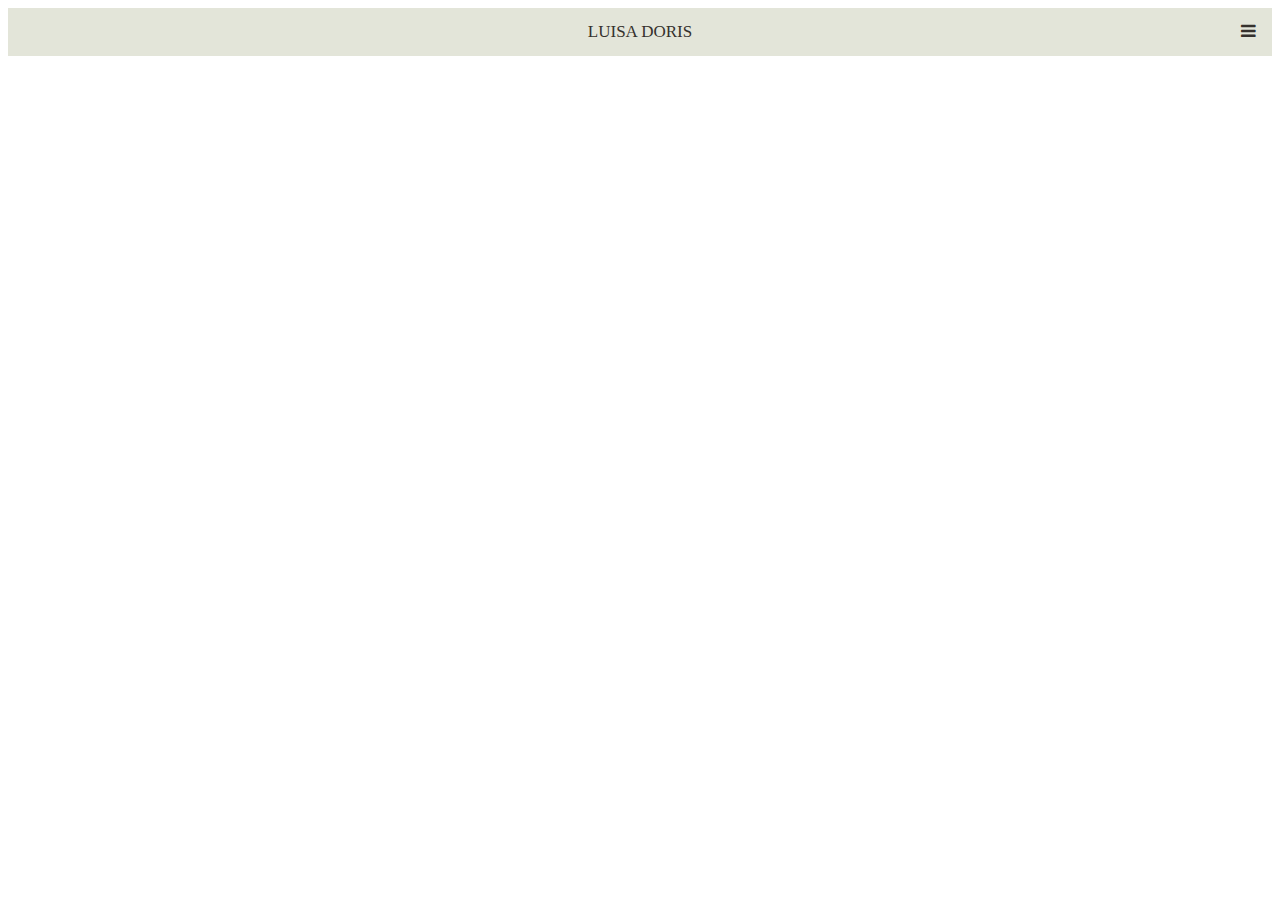
==== contact.html @ 6f2eece5 "commit" ====
<!doctype html>
<html lang="en-us">

<head>
    <meta name="viewport" content="width=device-width, initial-scale=1">
<link rel="stylesheet" href="https://cdnjs.cloudflare.com/ajax/libs/font-awesome/4.7.0/css/font-awesome.min.css">
    <meta charset="utf-8">
    <meta http-equiv="x-ua-compatible" content="ie=edge">
    <title>Luisa Doris Portfolio</title>
    <meta name="viewport" content="width=device-width, initial-scale=1">
    <link rel="stylesheet" href="css/style.css">
</head>

<body>
    <header class="site-header">
     



        <nav>
        
<!-- Top Navigation Menu -->
<div class="topnav">
    <a href="#home" class="active"><center>LUISA DORIS</center></a>
    <div id="myLinks">
    <p><a href="index.html">home</a></p>
                    <p><a href="work.html">work</a>
                  <p><a href="resume.html">resume</a>
                   <p><a href="contact.html">contact</a>
    </div>
    <a href="javascript:void(0);" class="icon" onclick="myFunction()">
      <i class="fa fa-bars"></i>
    </a>
  </div>
  
  
        </nav>
    </header>
    
    <main id="main">
        <!-- add main page content here -->
    </main>
    
    <footer class="site-footer">
        <!-- add site-wide footer content here -->
    </footer>

   <!-- JAVSCRIPT NAV -->
    <script>
        function myFunction() {
          var x = document.getElementById("myLinks");
          if (x.style.display === "block") {
            x.style.display = "none";
          } else {
            x.style.display = "block";
          }
        }
        </script>
</body>

</html>
---- css/style.css ----
/* ==================================
   Responsive Styling and Layout
   ==================================  */

/* ================= Use Border Box model ================= */
html {
    box-sizing: border-box;
  }
  *, *:before, *:after {
    box-sizing: inherit;
  }
  
  /* ================= Basic Responsive Images and Video ================= */
  img,video{
    width: auto;
    height: auto;
    max-width: 100%;
  }
  
  /* ================= Responsive Embedded Video ================= */
  /* to use this add a div with class videoWrapper around the iframe markup copied from YouTube or Vimeo. Then also add a ratio-16-9 (most common) or ratio-4-3 class to the wrapper depending on the aspect ratio of your video */
  /* More info here: https://codepen.io/profstein/pen/mArLRj */
  .videoWrapper {
      position: relative;
      padding-top: 25px;
      height: 0;
    clear:both;
    outline:1px solid red;
  }
  
  .videoWrapper.ratio-16-9{
      padding-bottom: 56.25%; /* 16:9 */
  }
  
  .videoWrapper.ratio-4-3{
      padding-bottom: 75%; /* 4:3 */
  }
  
  .videoWrapper iframe {
      position: absolute;
      top: 0;
      left: 0;
      width: 100%;
      height: 100%;
  }
  

  /* ================= LAYOUT and MEDIA QUERIES ================= */
  /* Add your CSS for the layout and media queries here */
  /* ================= nav drop menu ================= */
  .topnav {
    overflow: hidden;
    background-color: #E3E5D9;
    position: relative;
  }
  
  .topnav #myLinks {
    display: none;
  }
  
  .topnav a {
    color: #35312D;
    padding: 14px 16px;
    text-decoration: none;
    font-size: 17px;
    display: block;
  }
  
  .topnav a.icon {
    background: #E3E5D9;
    display: block;
    position: absolute;
    right: 0;
    top: 0;
  }
  
  .topnav a:hover {
    background-color: #35312D;
    color: white;
  }
  
  .active {
    background-color: #E3E5D9;
    color: white;
  }
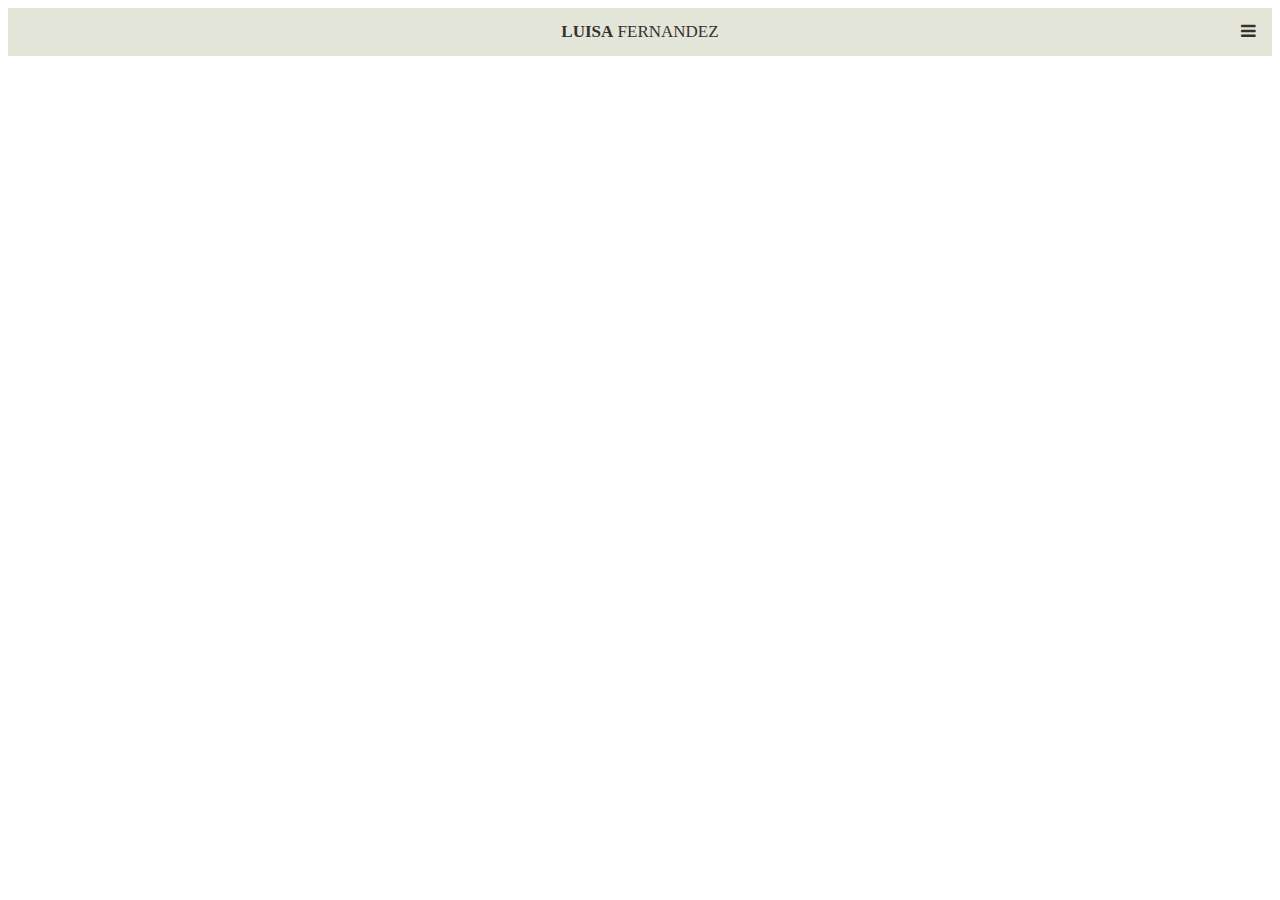
==== commit aa7d83f1: "commit" ====
--- a/contact.html
+++ b/contact.html
@@ -6,7 +6,7 @@
 <link rel="stylesheet" href="https://cdnjs.cloudflare.com/ajax/libs/font-awesome/4.7.0/css/font-awesome.min.css">
     <meta charset="utf-8">
     <meta http-equiv="x-ua-compatible" content="ie=edge">
-    <title>Luisa Doris Portfolio</title>
+    <title>Luisa Fernandez's Portfolio</title>
     <meta name="viewport" content="width=device-width, initial-scale=1">
     <link rel="stylesheet" href="css/style.css">
 </head>
@@ -21,7 +21,7 @@
         
 <!-- Top Navigation Menu -->
 <div class="topnav">
-    <a href="#home" class="active"><center>LUISA DORIS</center></a>
+    <a href="index.html" class="active"><center><B>LUISA</B> FERNANDEZ</center></a>
     <div id="myLinks">
     <p><a href="index.html">home</a></p>
                     <p><a href="work.html">work</a>
--- a/css/style.css
+++ b/css/style.css
@@ -84,3 +84,19 @@
     color: white;
   }
 
+  /* two equal colums */
+  * {
+    box-sizing: border-box;
+  }
+  
+  .row {
+    display: flex;
+  }
+  
+  /* Create two equal columns that sits next to each other */
+  .column {
+    flex: 50%;
+    padding: 10px;
+    height: 300px; 
+    /* Should be removed. Only for demonstration */
+
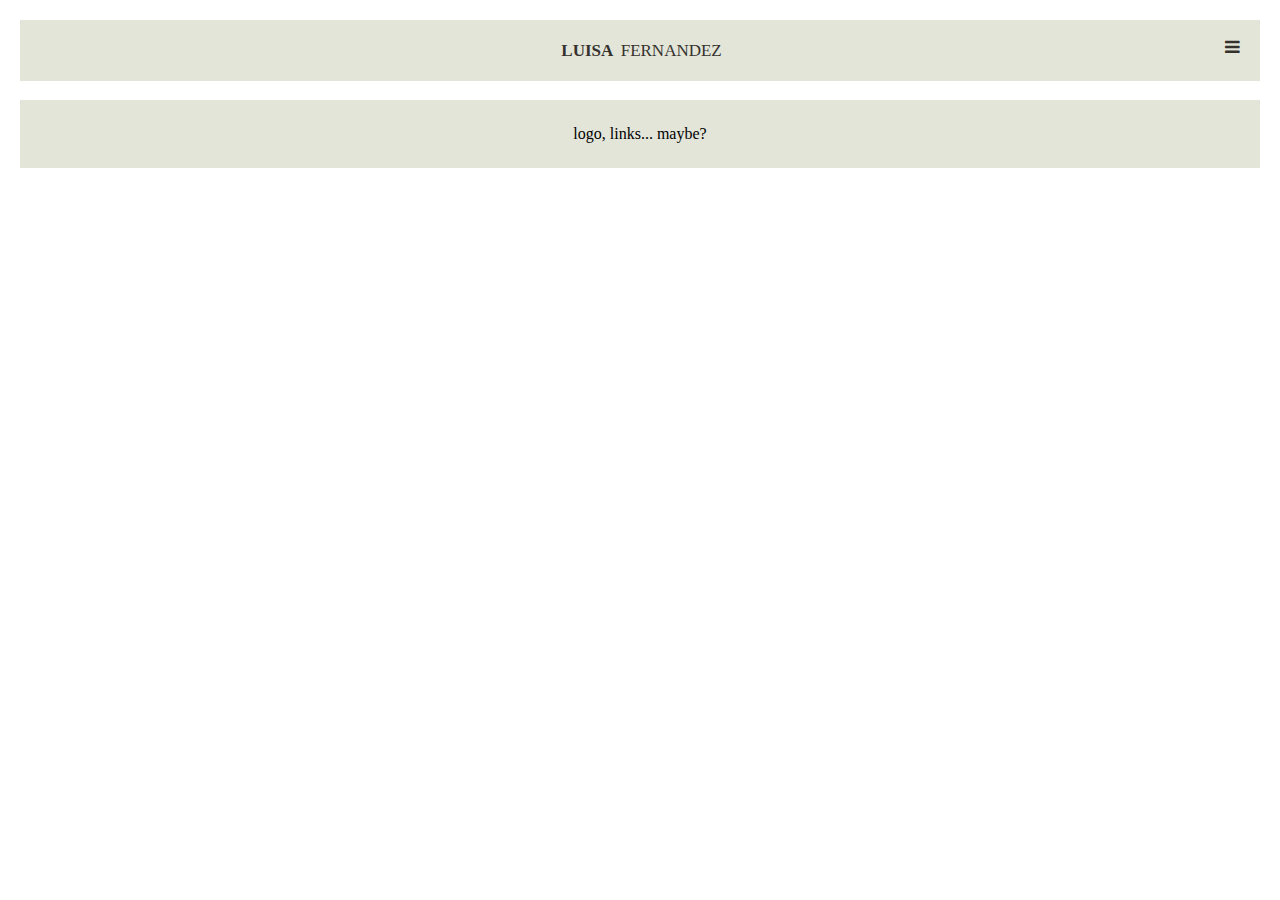
==== commit 530fcd10: "commit" ====
--- a/contact.html
+++ b/contact.html
@@ -43,6 +43,11 @@
     
     <footer class="site-footer">
         <!-- add site-wide footer content here -->
+        <div class="row">
+          <div class="column" style="background-color:#E3E5D9;">
+            <center>
+            <p>logo, links...  maybe?</p></center>
+          </div> 
     </footer>
 
    <!-- JAVSCRIPT NAV -->
--- a/css/style.css
+++ b/css/style.css
@@ -81,12 +81,16 @@
   
   .active {
     background-color: #E3E5D9;
-    color: white;
+    color:#e3e5d9;
+   
   }
 
   /* two equal colums */
   * {
     box-sizing: border-box;
+    padding: 3.12px;
+  
+  
   }
   
   .row {
@@ -96,7 +100,11 @@
   /* Create two equal columns that sits next to each other */
   .column {
     flex: 50%;
-    padding: 10px;
-    height: 300px; 
+ 
+    
     /* Should be removed. Only for demonstration */
 
+   header {
+     background-color: #E3E5D9;
+     padding-color
+   }
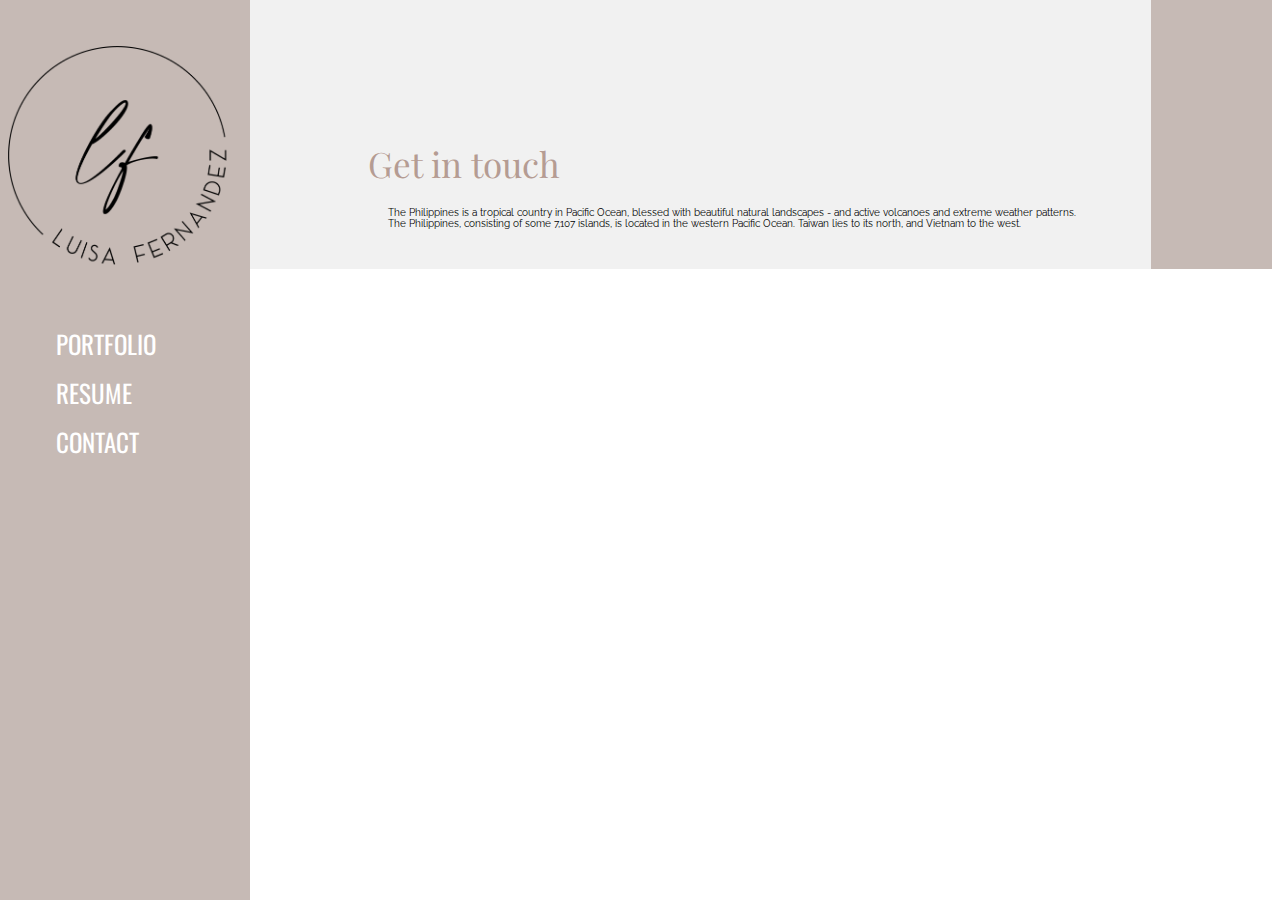
==== commit a2fbb745: "commit" ====
--- a/contact.html
+++ b/contact.html
@@ -2,65 +2,49 @@
 <html lang="en-us">
 
 <head>
-    <meta name="viewport" content="width=device-width, initial-scale=1">
-<link rel="stylesheet" href="https://cdnjs.cloudflare.com/ajax/libs/font-awesome/4.7.0/css/font-awesome.min.css">
+ <link href="https://fonts.googleapis.com/css2?family=Montserrat&family=Oswald&family=Playfair+Display:wght@500;800&family=Raleway&display=swap" rel="stylesheet">
+  
+  <meta name="viewport" content="width=320, initial-scale=1">
     <meta charset="utf-8">
     <meta http-equiv="x-ua-compatible" content="ie=edge">
-    <title>Luisa Fernandez's Portfolio</title>
+    <title>DESIGNED by Luisa</title>
     <meta name="viewport" content="width=device-width, initial-scale=1">
     <link rel="stylesheet" href="css/style.css">
 </head>
 
 <body>
     <header class="site-header">
-     
-
-
-
-        <nav>
-        
-<!-- Top Navigation Menu -->
-<div class="topnav">
-    <a href="index.html" class="active"><center><B>LUISA</B> FERNANDEZ</center></a>
-    <div id="myLinks">
-    <p><a href="index.html">home</a></p>
-                    <p><a href="work.html">work</a>
-                  <p><a href="resume.html">resume</a>
-                   <p><a href="contact.html">contact</a>
-    </div>
-    <a href="javascript:void(0);" class="icon" onclick="myFunction()">
-      <i class="fa fa-bars"></i>
-    </a>
-  </div>
-  
-  
-        </nav>
+        <!-- add site wide header content here -->
     </header>
     
     <main id="main">
         <!-- add main page content here -->
     </main>
-    
+    <nav id="navbar" class="sidenav"> 
+    <header> <img src="images/DBL.png" alt="DESIGNED by Luisa" > </header>
+    <ul>
+      <div id="myLinks">
+      <a href="index.html">PORTFOLIO</a>
+      <a href="resume.html">RESUME</a>
+      <a href="contact.html">CONTACT</a>
+     
+    </ul>
+</nav>
+
+<div id="main">
+<main id="main-doc">
+<section class="main-section" id= "contact">
+    <header> Get in touch </header>
+    <p> The Philippines is a tropical country in Pacific Ocean, blessed with beautiful natural landscapes - and active volcanoes and extreme weather patterns. The Philippines, consisting of some 7,107 islands, is located in the western Pacific Ocean. Taiwan lies to its north, and Vietnam to the west. </p>
+  </section>
+  
+  
+
+
     <footer class="site-footer">
         <!-- add site-wide footer content here -->
-        <div class="row">
-          <div class="column" style="background-color:#E3E5D9;">
-            <center>
-            <p>logo, links...  maybe?</p></center>
-          </div> 
     </footer>
 
-   <!-- JAVSCRIPT NAV -->
-    <script>
-        function myFunction() {
-          var x = document.getElementById("myLinks");
-          if (x.style.display === "block") {
-            x.style.display = "none";
-          } else {
-            x.style.display = "block";
-          }
-        }
-        </script>
 </body>
 
 </html>--- a/css/style.css
+++ b/css/style.css
@@ -44,67 +44,206 @@
       height: 100%;
   }
   
-
+ 
+  
   /* ================= LAYOUT and MEDIA QUERIES ================= */
   /* Add your CSS for the layout and media queries here */
   /* ================= nav drop menu ================= */
-  .topnav {
-    overflow: hidden;
-    background-color: #E3E5D9;
-    position: relative;
-  }
-  
-  .topnav #myLinks {
-    display: none;
-  }
-  
-  .topnav a {
-    color: #35312D;
-    padding: 14px 16px;
+
+  body {
+    padding-top: 0px;
+    margin-top: 0px;
+    display: block;
+    height: 100vh;
+  }
+  
+  #main {
+    padding: 60px 45px 20px 360px;
+    background-color: #f1f1f1;
+    margin: 0px;
+    border-style: solid;
+    border-width: 0px 121px 0px 0px;
+    border-color: #C6BAB5;
+   
+  }
+  
+  .sidenav {
+    height: 100%; 
+    width: 250px; 
+    position: fixed; 
+    z-index: 1; 
+    top: 0; 
+    left: 0;
+    background-color: #C6BAB5; 
+    overflow-x: hidden; 
+    padding-top: 40px; 
+    text-align: left;
+  }
+  
+  .sidenav header {
+    padding: 6px 8px 6px 8px;
     text-decoration: none;
-    font-size: 17px;
-    display: block;
-  }
-  
-  .topnav a.icon {
-    background: #E3E5D9;
-    display: block;
-    position: absolute;
-    right: 0;
-    top: 0;
-  }
-  
-  .topnav a:hover {
-    background-color: #35312D;
+    font-size: 50px;
+    color: black;
+    display: block;
+    font-family: Playfair Display;
+    text-align:left;
+   }
+  .sidenav a {
+  
+    padding: 6px 8px 6px 16px;
+    text-decoration: none;
+    font-size: 25px;
     color: white;
-  }
-  
-  .active {
-    background-color: #E3E5D9;
-    color:#e3e5d9;
-   
-  }
-
-  /* two equal colums */
-  * {
-    box-sizing: border-box;
-    padding: 3.12px;
-  
-  
-  }
-  
-  .row {
-    display: flex;
-  }
-  
-  /* Create two equal columns that sits next to each other */
-  .column {
-    flex: 50%;
- 
-    
-    /* Should be removed. Only for demonstration */
-
-   header {
-     background-color: #E3E5D9;
-     padding-color
-   }
+    display: block;
+    font-family: Oswald;
+  }
+  
+  .sidenav a:hover {
+    color: #B59C93;
+  }
+  
+  header {
+    font-family: Playfair Display;
+    font-size: 35px;
+    color: #B59C93;
+    display: block;
+  }
+  
+  p {
+    font-family: Raleway;
+    margin: 20px;
+  }
+  
+  li {
+    font-family: Raleway;
+  }
+  
+  h3 {
+    font-family: Oswald;
+    margin: 30px -15px -20px -10px;
+    text-align: right;
+  }
+  @media (max-width: 600px) {
+      navbar {
+          position: fixed;
+      }
+  }
+
+    /* ================= containters ================= */
+
+    /* Base Styles */
+
+:root {
+  font-size: 10px;
+}
+
+*,
+*::before,
+*::after {
+  box-sizing: border-box;
+}
+
+img {
+  display: block;
+}
+
+.container {
+  max-width: 93.5rem;
+  margin: 0 auto;
+  padding: 0 2rem;
+}
+
+.btn {
+  display: inline-block;
+  font: inherit;
+  background: none;
+  border: none;
+  color: inherit;
+  padding: 0;
+  cursor: pointer;
+}
+
+.btn:focus {
+  outline: 0.5rem auto #4d90fe;
+}
+
+.visually-hidden {
+  position: absolute !important;
+  height: 1px;
+  width: 1px;
+  overflow: hidden;
+  clip: rect(1px, 1px, 1px, 1px);
+}
+
+
+/* Gallery Section */
+
+.gallery {
+  display: flex;
+  flex-wrap: wrap;
+  margin: -1rem -1rem;
+  padding-bottom: 3rem;
+}
+
+.gallery-item {
+  position: relative;
+  flex: 1 0 22rem;
+  margin: 1rem;
+  color: #fff;
+  cursor: pointer;
+}
+
+
+.gallery-item-info {
+  display: none;
+}
+
+.gallery-item-info li {
+  display: inline-block;
+  font-size: 1.7rem;
+  font-weight: 600;
+}
+
+
+
+.gallery-item-type {
+  position: absolute;
+  top: 1rem;
+  right: 1rem;
+  font-size: 2.5rem;
+  text-shadow: 0.2rem 0.2rem 0.2rem rgba(0, 0, 0, 0.1);
+}
+
+
+
+.gallery-image {
+  width: 100%;
+  height: 100%;
+  object-fit: cover;
+}
+
+
+
+/* Media Query */
+
+@media screen and (max-width: 40rem) {
+
+
+
+
+/* bbb */
+
+ .gallery {
+      display: grid;
+      grid-template-columns: repeat(auto-fit, minmax(22rem, 1fr));
+      grid-gap: 2rem;
+  }
+
+.gallery-item,
+  .gallery {
+      width: auto;
+      margin: 0;
+  }
+
+ @media (max-width: 40rem)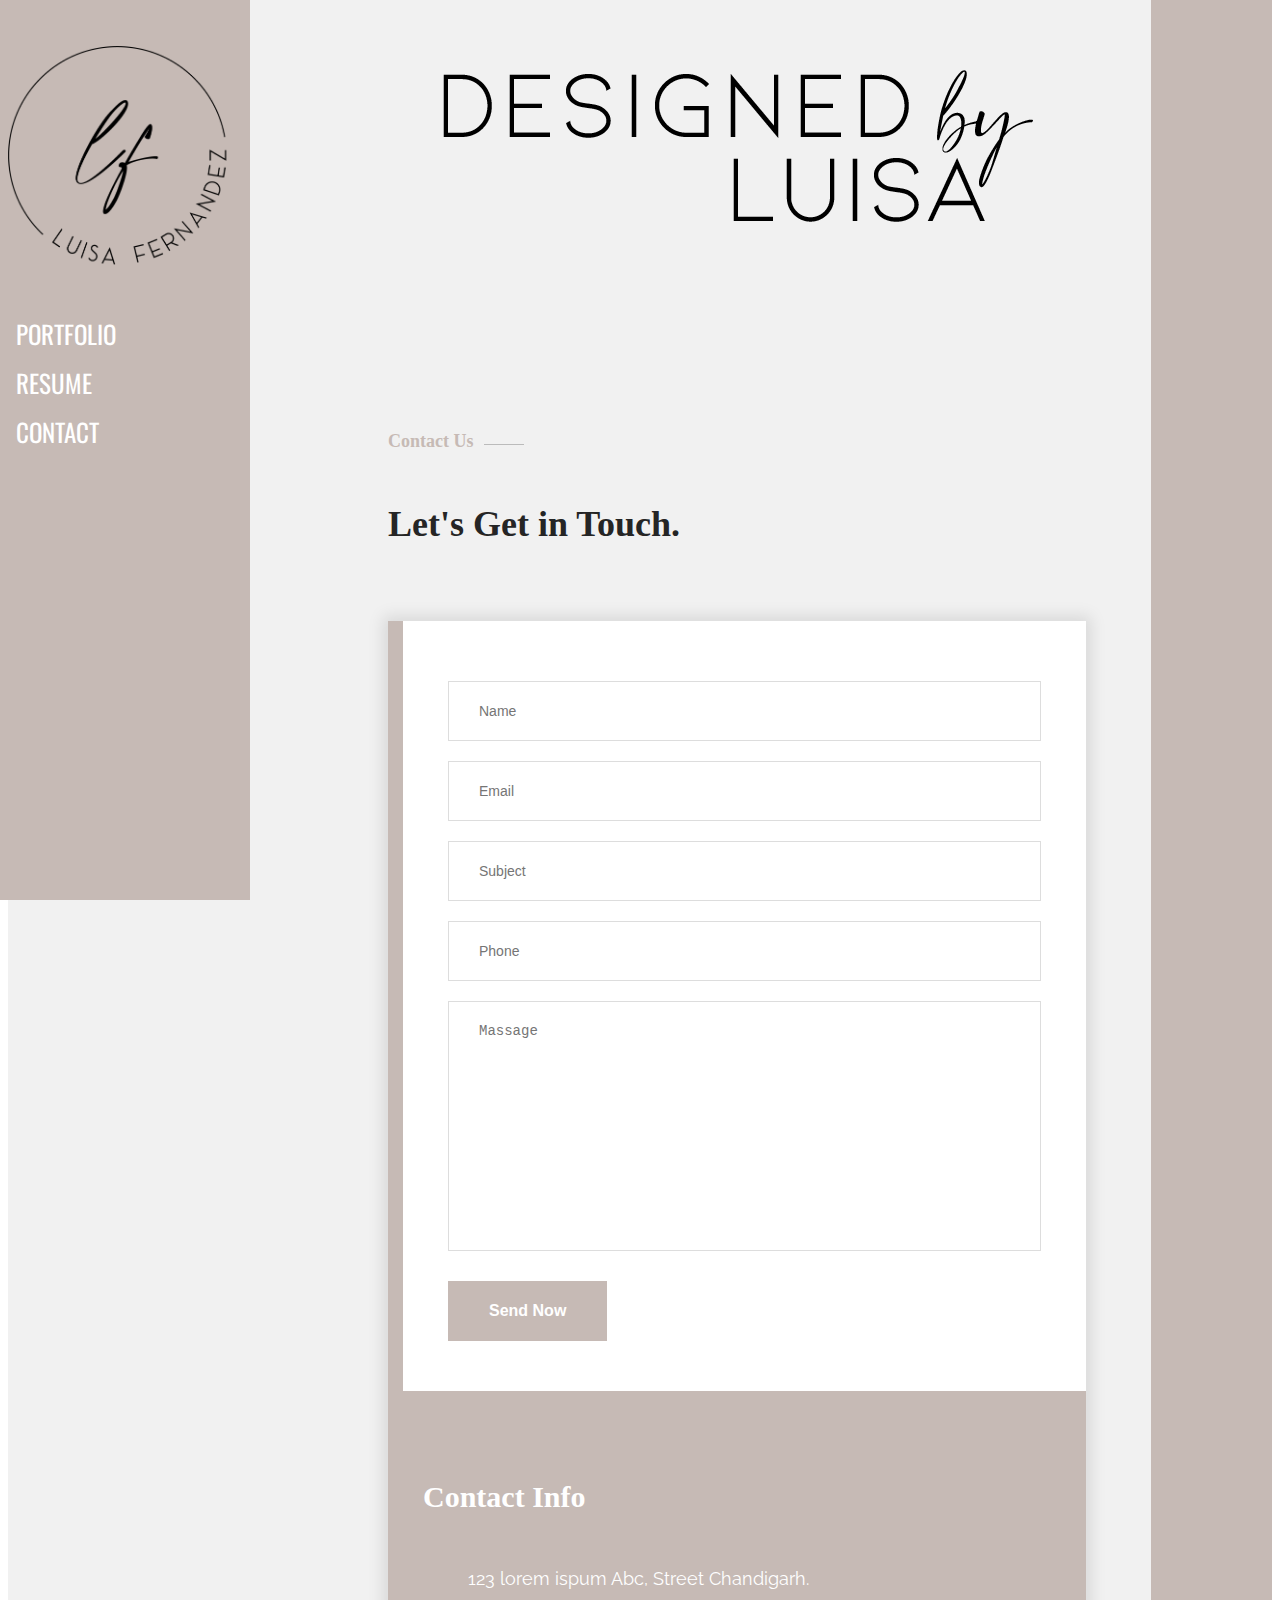
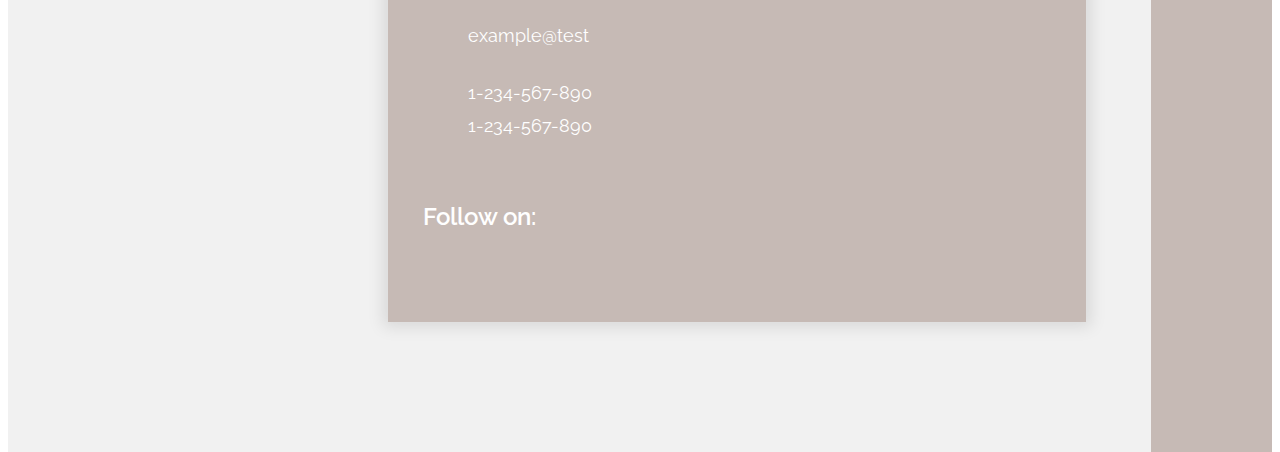
==== commit f2fa4663: "commit" ====
--- a/contact.html
+++ b/contact.html
@@ -12,12 +12,13 @@
     <link rel="stylesheet" href="css/style.css">
 </head>
 
-<body>
+
     <header class="site-header">
         <!-- add site wide header content here -->
     </header>
     
     <main id="main">
+    <center><img src="images/byl.png" alt="DESIGNED by Luisa" ></center>
         <!-- add main page content here -->
     </main>
     <nav id="navbar" class="sidenav"> 
@@ -30,13 +31,82 @@
      
     </ul>
 </nav>
-
+<body>
 <div id="main">
 <main id="main-doc">
-<section class="main-section" id= "contact">
-    <header> Get in touch </header>
-    <p> The Philippines is a tropical country in Pacific Ocean, blessed with beautiful natural landscapes - and active volcanoes and extreme weather patterns. The Philippines, consisting of some 7,107 islands, is located in the western Pacific Ocean. Taiwan lies to its north, and Vietnam to the west. </p>
+ <section class="contact-page-section">
+      <div class="container">
+          <div class="sec-title">
+              <div class="title">Contact Us</div>
+                <h2>Let's Get in Touch.</h2>
+            </div>
+            <div class="inner-container">
+              <div class="row clearfix">
+                
+                  <!--Form Column-->
+                    <div class="form-column col-md-8 col-sm-12 col-xs-12">
+                      <div class="inner-column">
+                          
+                            <!--Contact Form-->
+                            <div class="contact-form">
+                                <form method="post" action="sendemail.php" id="contact-form">
+                                    <div class="row clearfix">
+                                        <div class="form-group col-md-6 col-sm-6 co-xs-12">
+                                            <input type="text" name="name" value="" placeholder="Name" required>
+                                        </div>
+                                        <div class="form-group col-md-6 col-sm-6 co-xs-12">
+                                            <input type="email" name="email" value="" placeholder="Email" required>
+                                        </div>
+                                        <div class="form-group col-md-6 col-sm-6 co-xs-12">
+                                            <input type="text" name="subject" value="" placeholder="Subject" required>
+                                        </div>
+                                        <div class="form-group col-md-6 col-sm-6 co-xs-12">
+                                            <input type="text" name="phone" value="" placeholder="Phone" required>
+                                        </div>
+                                        <div class="form-group col-md-12 col-sm-12 co-xs-12">
+                                            <textarea name="message" placeholder="Massage"></textarea>
+                                        </div>
+                                        <div class="form-group col-md-12 col-sm-12 co-xs-12">
+                                            <button type="submit" class="theme-btn btn-style-one">Send Now</button>
+                                        </div>
+                                    </div>
+                                </form>
+                            </div>
+                            <!--End Contact Form-->
+                            
+                        </div>
+                    </div>
+                    
+                    <!--Info Column-->
+                    <div class="info-column col-md-4 col-sm-12 col-xs-12">
+                      <div class="inner-column">
+                          <h2>Contact Info</h2>
+                            <ul class="list-info">
+                              <li><i class="fas fa-globe"></i>123 lorem ispum Abc, Street Chandigarh.</li>
+                                <li><i class="far fa-envelope"></i>example@test</li>
+                                <li><i class="fas fa-phone"></i>1-234-567-890 <br> 1-234-567-890</li>
+                            </ul>
+                            <ul class="social-icon-four">
+                                <li class="follow">Follow on: </li>
+                                <li><a href="#"><i class="fab fa-facebook-f"></i></a></li>
+                                <li><a href="#"><i class="fab fa-twitter"></i></a></li>
+                                <li><a href="#"><i class="fab fa-google-plus-g"></i></a></li>
+                                <li><a href="#"><i class="fab fa-dribbble"></i></a></li>
+                                <li><a href="#"><i class="fab fa-pinterest-p"></i></a></li>
+                            </ul>
+                        </div>
+                    </div>
+                    
+                </div>
+            </div>
+        </div>
+
   </section>
+   
+
+
+
+   
   
   
 
@@ -47,4 +117,6 @@
 
 </body>
 
+
+
 </html>--- a/css/style.css
+++ b/css/style.css
@@ -1,3 +1,92 @@
+/* ==================================
+   Contact
+   ==================================  */
+   li,ul{list-style:none;
+  padding:0;
+  margin:0}
+.sec-title{position:relative;
+  padding-bottom:40px}
+.sec-title .title{position:relative;
+  color:#C6BAB5;
+  font-size:18px;
+  font-weight:700;
+  padding-right:50px;
+  margin-bottom:15px;
+  display:inline-block;
+  text-transform:capitalize}
+.sec-title .title:before{position:absolute;
+  content:'';
+  right:0;
+  bottom:7px;
+  width:40px;
+  height:1px;
+  background-color:#bbb}.sec-title h2{position:relative;
+    color:#252525;
+    font-size:36px;
+    font-weight:700;
+    line-height:1.5em;
+    display:block}
+.sec-title.light h2{color:#fff}.contact-page-section{position:relative;
+  padding-top:110px;
+  padding-bottom: 110px;
+}.contact-page-section .inner-container{position:relative;
+    z-index:1;background-color:#C6BAB5;
+  box-shadow:0 0 15px 5px rgba(0,0,0,.1)}.contact-page-section .form-column{position:relative;
+    padding:0 0 0 15px}.contact-page-section .form-column .inner-column{position:relative;
+      padding:60px 45px 30px;
+      background-color:#fff}.contact-page-section .info-column{position:relative}.contact-page-section .info-column .inner-column{position:relative;
+        padding:60px 35px}.contact-page-section .info-column h2{position:relative;
+          color:#fff;
+        font-size:30px;font-weight:700;
+        line-height:1.4em;margin-bottom:45px}.contact-page-section .info-column .list-info{position:relative;
+          margin-bottom:60px}.contact-page-section .info-column .list-info li{position:relative;
+            margin-bottom:25px;
+            font-size:18px;color:#fff;
+            line-height:1.8em;
+            padding-left:45px}.contact-page-section .info-column .list-info li:last-child{margin-bottom:0}.contact-page-section .info-column .list-info li i{position:absolute;
+              left:0;top:8px;
+              color:#fff;
+              font-size:30px}.contact-form{position:relative}.contact-form .form-group{position:relative;
+                margin-bottom:20px}.contact-form input[type=text],.contact-form input[type=email],.contact-form textarea{position:relative;display:block;width:100%;
+                  height:60px;
+                  color:#222;
+                  font-size:14px;
+                  line-height:38px;
+                  padding:10px 30px;
+                  border:1px solid #ddd;
+                  background-color:#fff;
+                  transition:all .3s ease;
+                  -ms-transition:all .3s ease;-webkit-transition:all .3s ease}.contact-form input[type=text]:focus,.contact-form input[type=email]:focus,.contact-form textarea:focus{border-color:#00b8ca}.contact-form textarea{height:250px;resize:none}.contact-form .theme-btn{font-size:16px;
+                    font-weight:700;
+                    margin-top:10px;
+                    text-transform:capitalize;
+                    
+                    padding:16px 39px;
+                    border:2px solid #C6BAB5;
+                    font-family:Arimo,sans-serif;
+                    background:#C6BAB5;
+                    display:inline-block;
+                    position:relative;
+                    line-height:24px;
+                    cursor:pointer;color:#fff}.contact-form .theme-btn:hover{color:#00b8ca;border-color:#00b8ca;background:0 0}.contact-form input.error,.contact-form select.error,.contact-form textarea.error{border-color:red!important}.contact-form label.error{display:block;line-height:24px;
+                      padding:5px 0 0;margin:0;text-transform:uppercase;font-size:12px;
+                      color:red;
+                      font-weight:500}.social-icon-four{position:relative}.social-icon-four li{position:relative;
+                        margin-right:18px;
+                        display:inline-block}.social-icon-four li.follow{color:#fff;font-weight:600;font-size:24px;display:block;margin-bottom:20px}.social-icon-four li a{position:relative;
+                      font-size:20px;color:#fff;
+                      -webkit-transition:all .3s ease;-ms-transition:all .3s ease;
+          -o-transition:all .3s ease;
+          -moz-transition:all .3s ease;
+          transition:all .3s ease}.social-icon-four li a:hover{color:#222}
+
+
+/* ==================================
+   Contact
+   ==================================  */
+
+
+
 /* ==================================
    Responsive Styling and Layout
    ==================================  */
@@ -227,9 +316,6 @@
 
 /* Media Query */
 
-@media screen and (max-width: 40rem) {
-
-
 
 
 /* bbb */
@@ -245,5 +331,4 @@
       width: auto;
       margin: 0;
   }
-
- @media (max-width: 40rem)+ 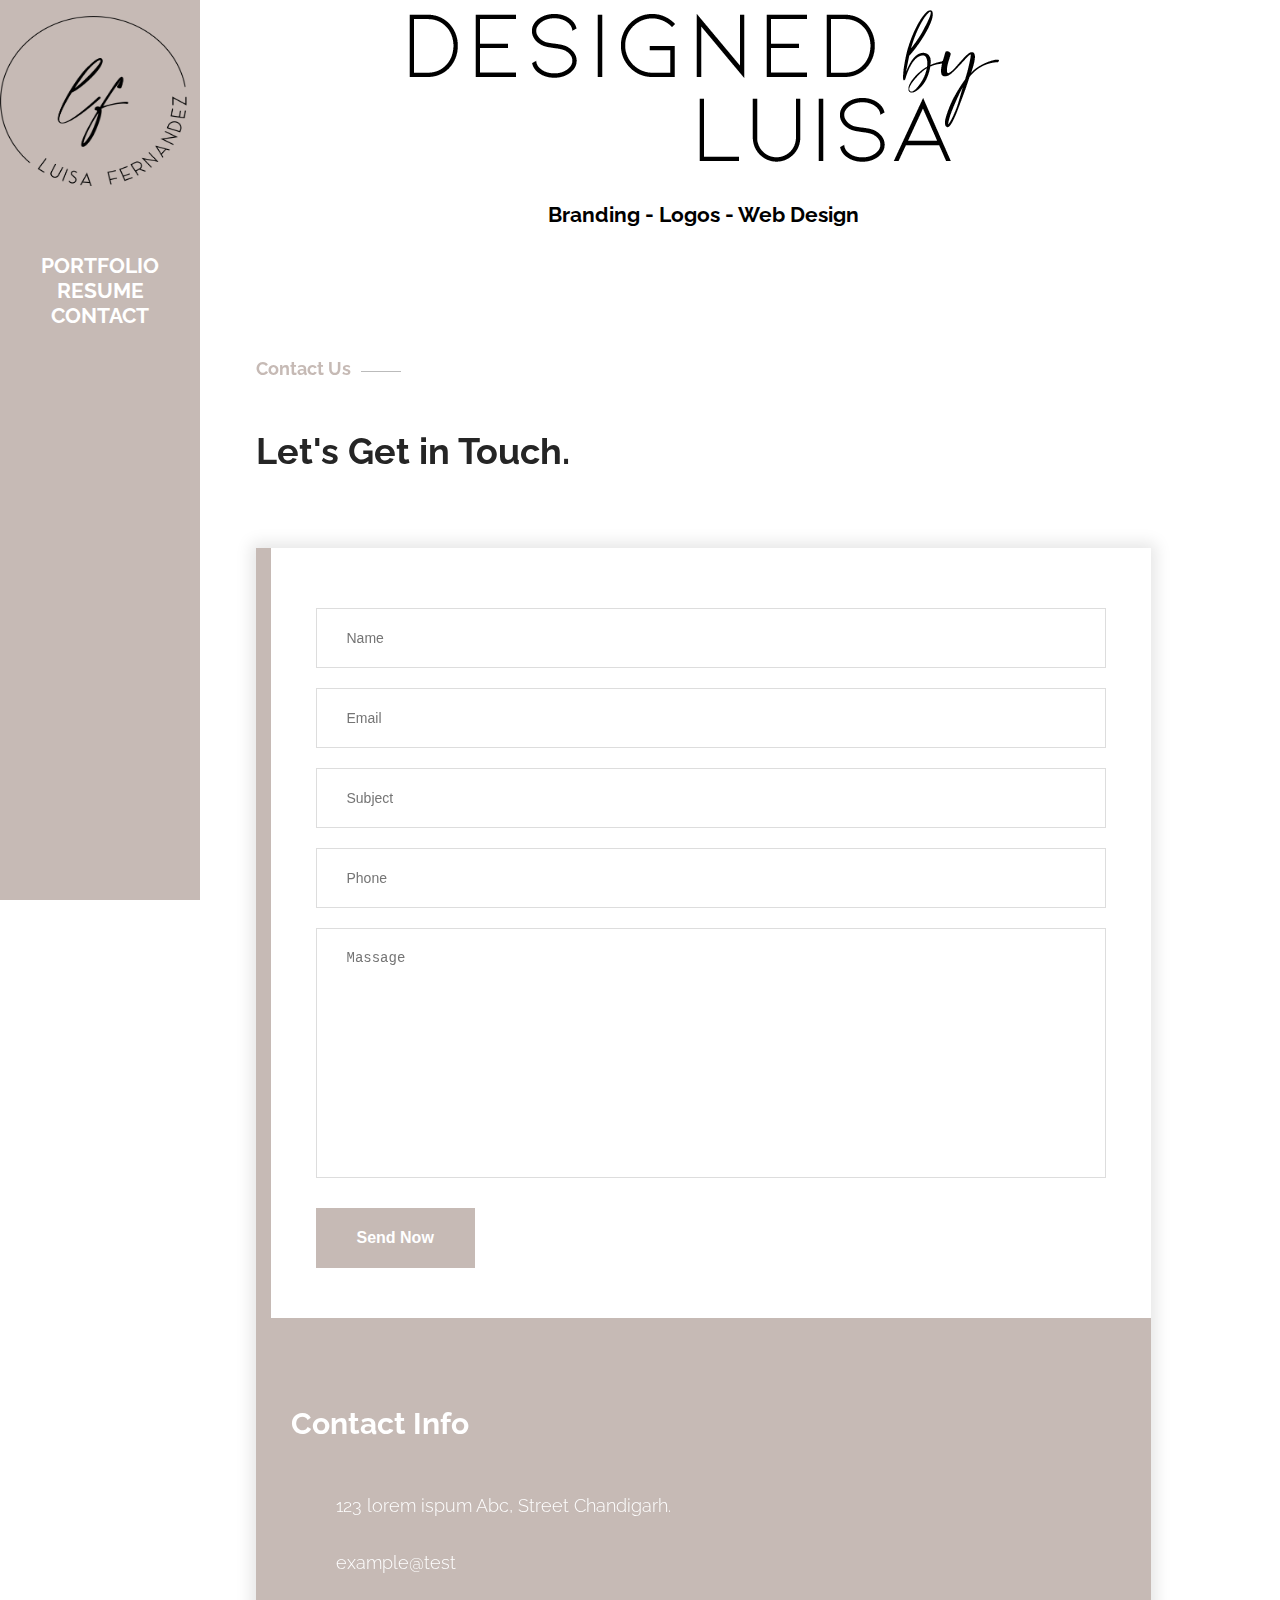
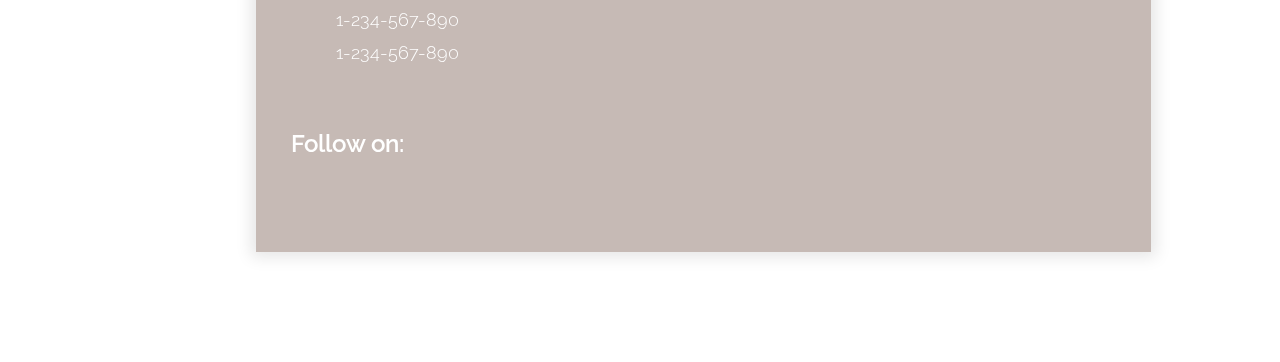
==== commit c21f8ca3: "commit" ====
--- a/contact.html
+++ b/contact.html
@@ -13,26 +13,24 @@
 </head>
 
 
-    <header class="site-header">
-        <!-- add site wide header content here -->
-    </header>
+    <div id="header">
+    <h1 id="logo"><center><img src="images/DBL.png" alt="DESIGNED by Luisa" style="width:200px;height:200px;" ></center></h1>
     
-    <main id="main">
-    <center><img src="images/byl.png" alt="DESIGNED by Luisa" ></center>
-        <!-- add main page content here -->
-    </main>
-    <nav id="navbar" class="sidenav"> 
-    <header> <img src="images/DBL.png" alt="DESIGNED by Luisa" > </header>
-    <ul>
-      <div id="myLinks">
-      <a href="index.html">PORTFOLIO</a>
-      <a href="resume.html">RESUME</a>
-      <a href="contact.html">CONTACT</a>
+      <h3><a href="index.html">PORTFOLIO</a> </br>
+      <a href="resume.html">RESUME</a> </br>
+      <a href="contact.html">CONTACT</a></h3>
+    
+
+ </ul>
+   
+   
      
-    </ul>
-</nav>
-<body>
-<div id="main">
+  </div>
+  <div id="content">
+    <div id="hero">
+
+<center><img src="images/byl.png" alt="DESIGNED by Luisa" ></center>
+   <h3><center>Branding - Logos - Web Design</center> </h3>
 <main id="main-doc">
  <section class="contact-page-section">
       <div class="container">
--- a/css/style.css
+++ b/css/style.css
@@ -1,90 +1,3 @@
-/* ==================================
-   Contact
-   ==================================  */
-   li,ul{list-style:none;
-  padding:0;
-  margin:0}
-.sec-title{position:relative;
-  padding-bottom:40px}
-.sec-title .title{position:relative;
-  color:#C6BAB5;
-  font-size:18px;
-  font-weight:700;
-  padding-right:50px;
-  margin-bottom:15px;
-  display:inline-block;
-  text-transform:capitalize}
-.sec-title .title:before{position:absolute;
-  content:'';
-  right:0;
-  bottom:7px;
-  width:40px;
-  height:1px;
-  background-color:#bbb}.sec-title h2{position:relative;
-    color:#252525;
-    font-size:36px;
-    font-weight:700;
-    line-height:1.5em;
-    display:block}
-.sec-title.light h2{color:#fff}.contact-page-section{position:relative;
-  padding-top:110px;
-  padding-bottom: 110px;
-}.contact-page-section .inner-container{position:relative;
-    z-index:1;background-color:#C6BAB5;
-  box-shadow:0 0 15px 5px rgba(0,0,0,.1)}.contact-page-section .form-column{position:relative;
-    padding:0 0 0 15px}.contact-page-section .form-column .inner-column{position:relative;
-      padding:60px 45px 30px;
-      background-color:#fff}.contact-page-section .info-column{position:relative}.contact-page-section .info-column .inner-column{position:relative;
-        padding:60px 35px}.contact-page-section .info-column h2{position:relative;
-          color:#fff;
-        font-size:30px;font-weight:700;
-        line-height:1.4em;margin-bottom:45px}.contact-page-section .info-column .list-info{position:relative;
-          margin-bottom:60px}.contact-page-section .info-column .list-info li{position:relative;
-            margin-bottom:25px;
-            font-size:18px;color:#fff;
-            line-height:1.8em;
-            padding-left:45px}.contact-page-section .info-column .list-info li:last-child{margin-bottom:0}.contact-page-section .info-column .list-info li i{position:absolute;
-              left:0;top:8px;
-              color:#fff;
-              font-size:30px}.contact-form{position:relative}.contact-form .form-group{position:relative;
-                margin-bottom:20px}.contact-form input[type=text],.contact-form input[type=email],.contact-form textarea{position:relative;display:block;width:100%;
-                  height:60px;
-                  color:#222;
-                  font-size:14px;
-                  line-height:38px;
-                  padding:10px 30px;
-                  border:1px solid #ddd;
-                  background-color:#fff;
-                  transition:all .3s ease;
-                  -ms-transition:all .3s ease;-webkit-transition:all .3s ease}.contact-form input[type=text]:focus,.contact-form input[type=email]:focus,.contact-form textarea:focus{border-color:#00b8ca}.contact-form textarea{height:250px;resize:none}.contact-form .theme-btn{font-size:16px;
-                    font-weight:700;
-                    margin-top:10px;
-                    text-transform:capitalize;
-                    
-                    padding:16px 39px;
-                    border:2px solid #C6BAB5;
-                    font-family:Arimo,sans-serif;
-                    background:#C6BAB5;
-                    display:inline-block;
-                    position:relative;
-                    line-height:24px;
-                    cursor:pointer;color:#fff}.contact-form .theme-btn:hover{color:#00b8ca;border-color:#00b8ca;background:0 0}.contact-form input.error,.contact-form select.error,.contact-form textarea.error{border-color:red!important}.contact-form label.error{display:block;line-height:24px;
-                      padding:5px 0 0;margin:0;text-transform:uppercase;font-size:12px;
-                      color:red;
-                      font-weight:500}.social-icon-four{position:relative}.social-icon-four li{position:relative;
-                        margin-right:18px;
-                        display:inline-block}.social-icon-four li.follow{color:#fff;font-weight:600;font-size:24px;display:block;margin-bottom:20px}.social-icon-four li a{position:relative;
-                      font-size:20px;color:#fff;
-                      -webkit-transition:all .3s ease;-ms-transition:all .3s ease;
-          -o-transition:all .3s ease;
-          -moz-transition:all .3s ease;
-          transition:all .3s ease}.social-icon-four li a:hover{color:#222}
-
-
-/* ==================================
-   Contact
-   ==================================  */
-
 
 
 /* ==================================
@@ -93,131 +6,148 @@
 
 /* ================= Use Border Box model ================= */
 html {
-    box-sizing: border-box;
-  }
-  *, *:before, *:after {
-    box-sizing: inherit;
-  }
-  
-  /* ================= Basic Responsive Images and Video ================= */
-  img,video{
-    width: auto;
-    height: auto;
-    max-width: 100%;
-  }
-  
-  /* ================= Responsive Embedded Video ================= */
-  /* to use this add a div with class videoWrapper around the iframe markup copied from YouTube or Vimeo. Then also add a ratio-16-9 (most common) or ratio-4-3 class to the wrapper depending on the aspect ratio of your video */
-  /* More info here: https://codepen.io/profstein/pen/mArLRj */
-  .videoWrapper {
-      position: relative;
-      padding-top: 25px;
-      height: 0;
-    clear:both;
-    outline:1px solid red;
-  }
-  
-  .videoWrapper.ratio-16-9{
-      padding-bottom: 56.25%; /* 16:9 */
-  }
-  
-  .videoWrapper.ratio-4-3{
-      padding-bottom: 75%; /* 4:3 */
-  }
-  
-  .videoWrapper iframe {
-      position: absolute;
-      top: 0;
-      left: 0;
-      width: 100%;
-      height: 100%;
-  }
-  
- 
-  
-  /* ================= LAYOUT and MEDIA QUERIES ================= */
-  /* Add your CSS for the layout and media queries here */
-  /* ================= nav drop menu ================= */
-
-  body {
-    padding-top: 0px;
-    margin-top: 0px;
-    display: block;
-    height: 100vh;
-  }
-  
-  #main {
-    padding: 60px 45px 20px 360px;
-    background-color: #f1f1f1;
-    margin: 0px;
-    border-style: solid;
-    border-width: 0px 121px 0px 0px;
-    border-color: #C6BAB5;
-   
-  }
-  
-  .sidenav {
-    height: 100%; 
-    width: 250px; 
-    position: fixed; 
-    z-index: 1; 
-    top: 0; 
+  box-sizing: border-box;
+  font-size: 100%;
+color: white;
+}
+*, *:before, *:after {
+  box-sizing: border-box;
+}
+
+/* ================= Basic Responsive Images and Video ================= */
+img,video{
+  width: auto;
+  height: auto;
+  max-width: 100%;
+}
+
+/* ================= Responsive Embedded Video ================= */
+/* to use this add a div with class videoWrapper around the iframe markup copied from YouTube or Vimeo. Then also add a ratio-16-9 (most common) or ratio-4-3 class to the wrapper depending on the aspect ratio of your video */
+/* More info here: https://codepen.io/profstein/pen/mArLRj */
+.videoWrapper {
+    position: relative;
+    padding-top: 25px;
+    height: 0;
+  clear:both;
+  outline:1px solid red;
+}
+
+.videoWrapper.ratio-16-9{
+    padding-bottom: 56.25%; /* 16:9 */
+}
+
+.videoWrapper.ratio-4-3{
+    padding-bottom: 75%; /* 4:3 */
+}
+
+.videoWrapper iframe {
+    position: absolute;
+    top: 0;
     left: 0;
-    background-color: #C6BAB5; 
-    overflow-x: hidden; 
-    padding-top: 40px; 
-    text-align: left;
-  }
-  
-  .sidenav header {
-    padding: 6px 8px 6px 8px;
-    text-decoration: none;
-    font-size: 50px;
-    color: black;
-    display: block;
-    font-family: Playfair Display;
-    text-align:left;
-   }
-  .sidenav a {
-  
-    padding: 6px 8px 6px 16px;
-    text-decoration: none;
-    font-size: 25px;
-    color: white;
-    display: block;
-    font-family: Oswald;
-  }
-  
-  .sidenav a:hover {
-    color: #B59C93;
-  }
-  
-  header {
-    font-family: Playfair Display;
-    font-size: 35px;
-    color: #B59C93;
-    display: block;
-  }
-  
-  p {
-    font-family: Raleway;
-    margin: 20px;
-  }
-  
-  li {
-    font-family: Raleway;
-  }
-  
-  h3 {
-    font-family: Oswald;
-    margin: 30px -15px -20px -10px;
-    text-align: right;
-  }
-  @media (max-width: 600px) {
-      navbar {
-          position: fixed;
-      }
-  }
+    width: 100%;
+    height: 100%;
+}
+
+h3 {
+  font-family:  Raleway;
+  font-size: 21px;
+
+}
+
+body {
+
+font-family: Raleway;
+color: black;
+margin: 0;
+padding: 0;
+}
+
+
+a {
+text-decoration: none;
+color: inherit
+}
+
+a:hover {
+color: #B59C93;
+}
+
+.highlight-inline {
+display: inline;
+background-color: black;
+color: #C6BAB5;
+padding: 2px;
+line-height: 1.62em;
+/* box-shadow: 10px 0 0 black, -10px 0 0 black;*/
+
+box-decoration-break: clone;
+}
+
+#header {
+  position: fixed;
+width: 200px;
+background: #C6BAB5;
+top: 0;
+bottom: 0;
+left: 0;
+display: flex;
+flex-direction: column;
+text-align: center;
+align-items: center;
+color: white;
+font-size: 12px;
+}
+
+
+
+#header ul {
+list-style-type: none;
+width: inherit;
+
+}
+
+#header ul li {
+padding: 0 12px 3px 0;
+white-space: nowrap;
+font-size: 0.98em;
+font-weight: 700;
+text-align: right;
+
+}
+
+
+
+
+
+#content {
+font-size: 1.20em;
+font-weight: 300;
+background: white;
+margin-left: 126px;
+padding-left: 0em;
+}
+
+
+
+
+
+@media screen and (max-width: 640px) {
+#header {
+  height: 125px;
+  display: table;
+  width: 100%;
+  position: relative;
+}
+#header ul li {
+  display: inline;
+}
+#content  {
+  margin-left: 0;
+  margin-top: 125px;
+
+}
+}
+
 
     /* ================= containters ================= */
 
@@ -331,4 +261,94 @@
       width: auto;
       margin: 0;
   }
- + 
+
+
+/* ==================================
+   Contact
+   ==================================  */
+   li,ul{list-style:none;
+    padding:0;
+    margin:0}
+  .sec-title{position:relative;
+    padding-bottom:40px}
+  .sec-title .title{position:relative;
+    color:#C6BAB5;
+    font-size:18px;
+    font-weight:700;
+    padding-right:50px;
+    margin-bottom:15px;
+    display:inline-block;
+    text-transform:capitalize}
+  .sec-title .title:before{position:absolute;
+    content:'';
+    right:0;
+    bottom:7px;
+    width:40px;
+    height:1px;
+    background-color:#bbb}.sec-title h2{position:relative;
+      color:#252525;
+      font-size:36px;
+      font-weight:700;
+      line-height:1.5em;
+      display:block}
+  .sec-title.light h2{color:#fff}.contact-page-section{position:relative;
+    padding-top:110px;
+    padding-bottom: 110px;
+  }.contact-page-section .inner-container{position:relative;
+      z-index:1;background-color:#C6BAB5;
+    box-shadow:0 0 15px 5px rgba(0,0,0,.1)}.contact-page-section .form-column{position:relative;
+      padding:0 0 0 15px}.contact-page-section .form-column .inner-column{position:relative;
+        padding:60px 45px 30px;
+        background-color:#fff}.contact-page-section .info-column{position:relative}.contact-page-section .info-column .inner-column{position:relative;
+          padding:60px 35px}.contact-page-section .info-column h2{position:relative;
+            color:#fff;
+          font-size:30px;font-weight:700;
+          line-height:1.4em;margin-bottom:45px}.contact-page-section .info-column .list-info{position:relative;
+            margin-bottom:60px}.contact-page-section .info-column .list-info li{position:relative;
+              margin-bottom:25px;
+              font-size:18px;color:#fff;
+              line-height:1.8em;
+              padding-left:45px}.contact-page-section .info-column .list-info li:last-child{margin-bottom:0}.contact-page-section .info-column .list-info li i{position:absolute;
+                left:0;top:8px;
+                color:#fff;
+                font-size:30px}.contact-form{position:relative}.contact-form .form-group{position:relative;
+                  margin-bottom:20px}.contact-form input[type=text],.contact-form input[type=email],.contact-form textarea{position:relative;display:block;width:100%;
+                    height:60px;
+                    color:#222;
+                    font-size:14px;
+                    line-height:38px;
+                    padding:10px 30px;
+                    border:1px solid #ddd;
+                    background-color:#fff;
+                    transition:all .3s ease;
+                    -ms-transition:all .3s ease;-webkit-transition:all .3s ease}.contact-form input[type=text]:focus,.contact-form input[type=email]:focus,.contact-form textarea:focus{border-color:#00b8ca}.contact-form textarea{height:250px;resize:none}.contact-form .theme-btn{font-size:16px;
+                      font-weight:700;
+                      margin-top:10px;
+                      text-transform:capitalize;
+                      
+                      padding:16px 39px;
+                      border:2px solid #C6BAB5;
+                      font-family:Arimo,sans-serif;
+                      background:#C6BAB5;
+                      display:inline-block;
+                      position:relative;
+                      line-height:24px;
+                      cursor:pointer;color:#fff}.contact-form .theme-btn:hover{color:#00b8ca;border-color:#00b8ca;background:0 0}.contact-form input.error,.contact-form select.error,.contact-form textarea.error{border-color:red!important}.contact-form label.error{display:block;line-height:24px;
+                        padding:5px 0 0;margin:0;text-transform:uppercase;font-size:12px;
+                        color:red;
+                        font-weight:500}.social-icon-four{position:relative}.social-icon-four li{position:relative;
+                          margin-right:18px;
+                          display:inline-block}.social-icon-four li.follow{color:#fff;font-weight:600;font-size:24px;display:block;margin-bottom:20px}.social-icon-four li a{position:relative;
+                        font-size:20px;color:#fff;
+                        -webkit-transition:all .3s ease;-ms-transition:all .3s ease;
+            -o-transition:all .3s ease;
+            -moz-transition:all .3s ease;
+            transition:all .3s ease}.social-icon-four li a:hover{color:#222}
+  
+  
+  /* ==================================
+     Contact
+     ==================================  */
+  
+  
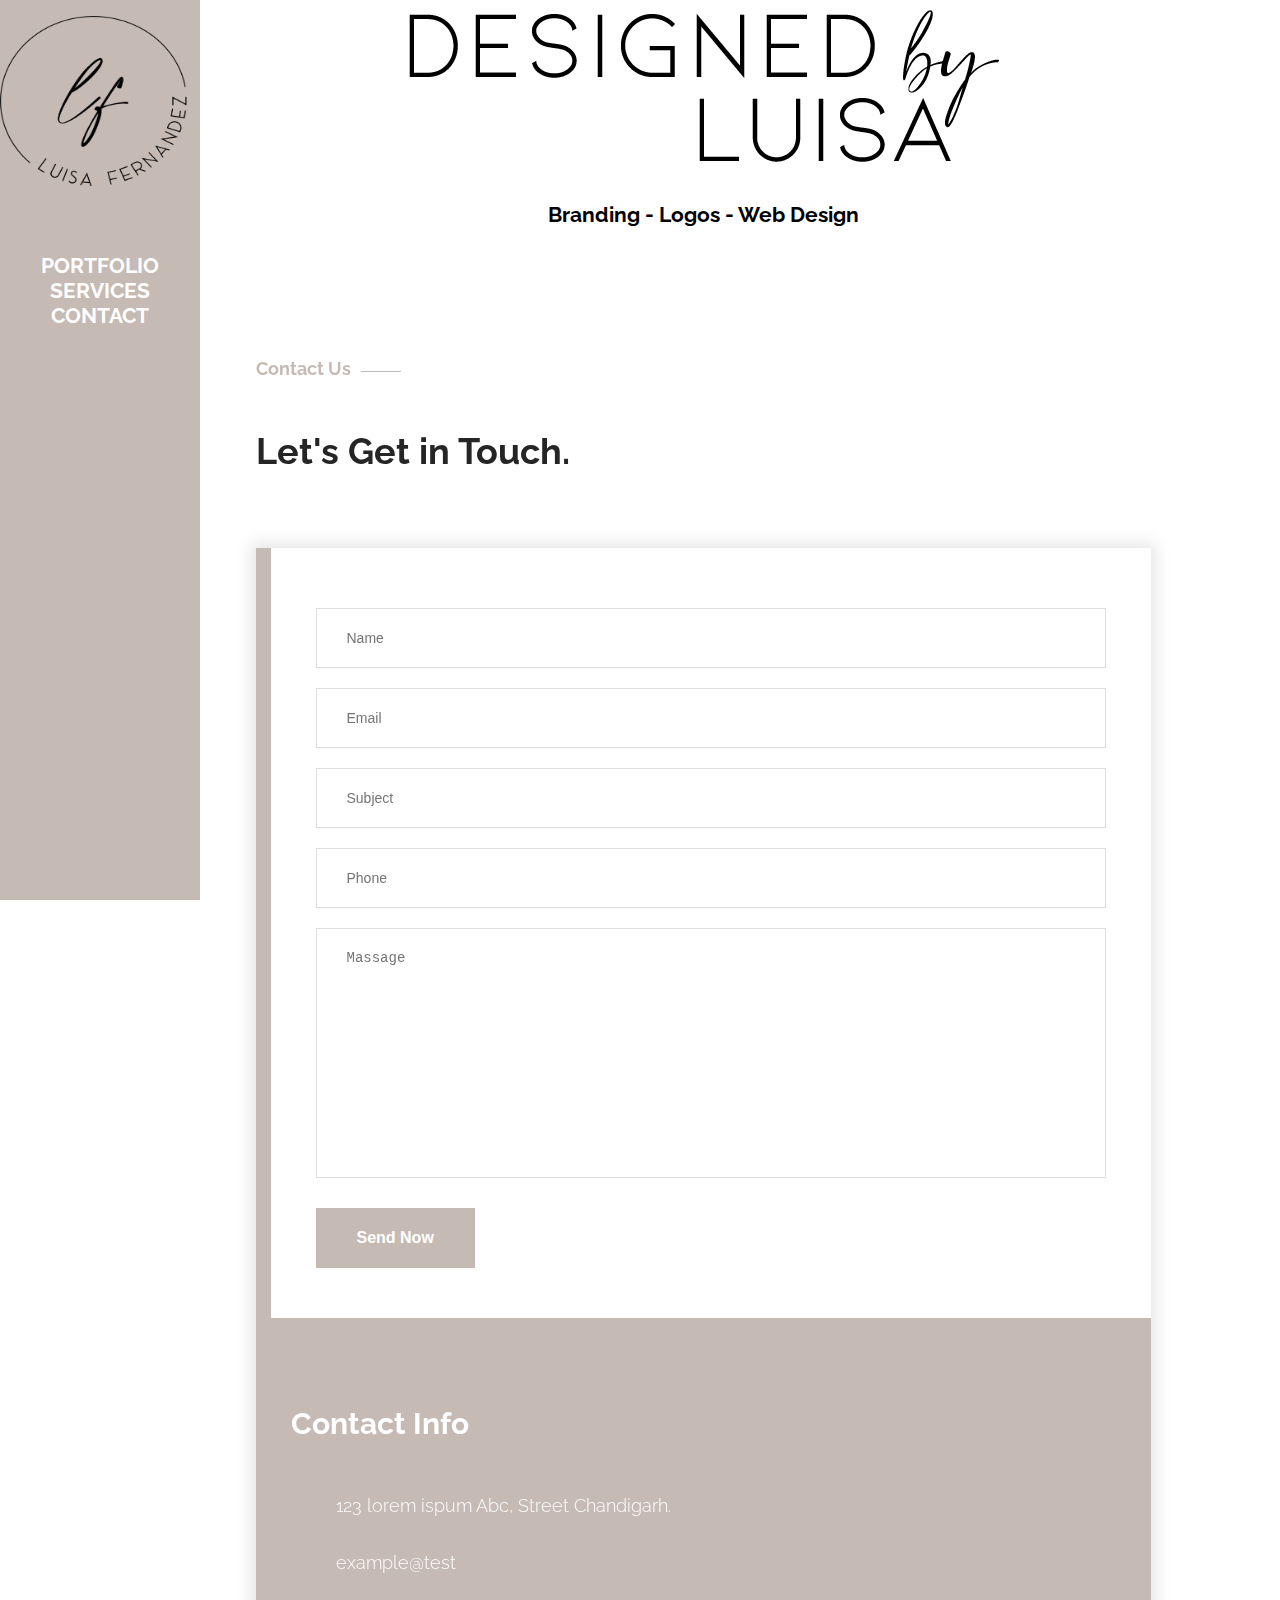
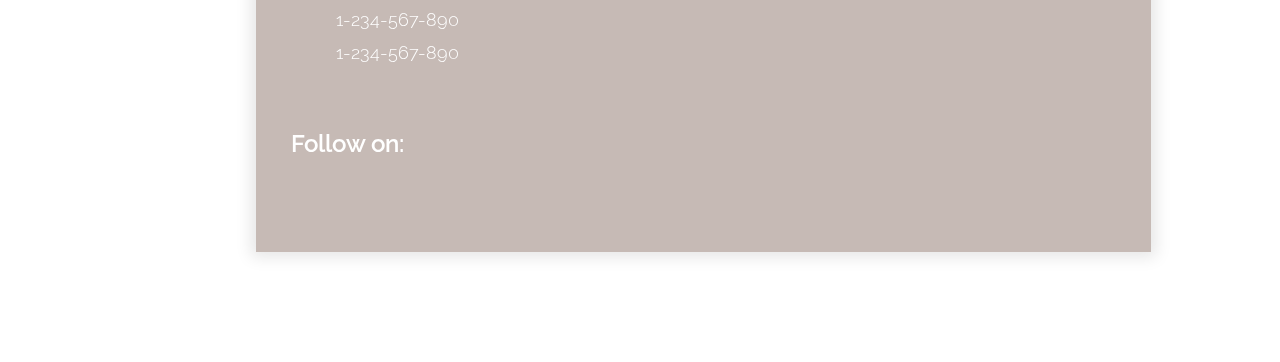
==== commit 0ae5ea57: "commit" ====
--- a/contact.html
+++ b/contact.html
@@ -17,7 +17,7 @@
     <h1 id="logo"><center><img src="images/DBL.png" alt="DESIGNED by Luisa" style="width:200px;height:200px;" ></center></h1>
     
       <h3><a href="index.html">PORTFOLIO</a> </br>
-      <a href="resume.html">RESUME</a> </br>
+     <a href="services.html">SERVICES</a> </br>
       <a href="contact.html">CONTACT</a></h3>
     
 
--- a/css/style.css
+++ b/css/style.css
@@ -1,152 +1,3 @@
-
-
-/* ==================================
-   Responsive Styling and Layout
-   ==================================  */
-
-/* ================= Use Border Box model ================= */
-html {
-  box-sizing: border-box;
-  font-size: 100%;
-color: white;
-}
-*, *:before, *:after {
-  box-sizing: border-box;
-}
-
-/* ================= Basic Responsive Images and Video ================= */
-img,video{
-  width: auto;
-  height: auto;
-  max-width: 100%;
-}
-
-/* ================= Responsive Embedded Video ================= */
-/* to use this add a div with class videoWrapper around the iframe markup copied from YouTube or Vimeo. Then also add a ratio-16-9 (most common) or ratio-4-3 class to the wrapper depending on the aspect ratio of your video */
-/* More info here: https://codepen.io/profstein/pen/mArLRj */
-.videoWrapper {
-    position: relative;
-    padding-top: 25px;
-    height: 0;
-  clear:both;
-  outline:1px solid red;
-}
-
-.videoWrapper.ratio-16-9{
-    padding-bottom: 56.25%; /* 16:9 */
-}
-
-.videoWrapper.ratio-4-3{
-    padding-bottom: 75%; /* 4:3 */
-}
-
-.videoWrapper iframe {
-    position: absolute;
-    top: 0;
-    left: 0;
-    width: 100%;
-    height: 100%;
-}
-
-h3 {
-  font-family:  Raleway;
-  font-size: 21px;
-
-}
-
-body {
-
-font-family: Raleway;
-color: black;
-margin: 0;
-padding: 0;
-}
-
-
-a {
-text-decoration: none;
-color: inherit
-}
-
-a:hover {
-color: #B59C93;
-}
-
-.highlight-inline {
-display: inline;
-background-color: black;
-color: #C6BAB5;
-padding: 2px;
-line-height: 1.62em;
-/* box-shadow: 10px 0 0 black, -10px 0 0 black;*/
-
-box-decoration-break: clone;
-}
-
-#header {
-  position: fixed;
-width: 200px;
-background: #C6BAB5;
-top: 0;
-bottom: 0;
-left: 0;
-display: flex;
-flex-direction: column;
-text-align: center;
-align-items: center;
-color: white;
-font-size: 12px;
-}
-
-
-
-#header ul {
-list-style-type: none;
-width: inherit;
-
-}
-
-#header ul li {
-padding: 0 12px 3px 0;
-white-space: nowrap;
-font-size: 0.98em;
-font-weight: 700;
-text-align: right;
-
-}
-
-
-
-
-
-#content {
-font-size: 1.20em;
-font-weight: 300;
-background: white;
-margin-left: 126px;
-padding-left: 0em;
-}
-
-
-
-
-
-@media screen and (max-width: 640px) {
-#header {
-  height: 125px;
-  display: table;
-  width: 100%;
-  position: relative;
-}
-#header ul li {
-  display: inline;
-}
-#content  {
-  margin-left: 0;
-  margin-top: 125px;
-
-}
-}
 
 
     /* ================= containters ================= */
@@ -352,3 +203,152 @@
      ==================================  */
   
   
+
+
+/* ==================================
+   Responsive Styling and Layout
+   ==================================  */
+
+/* ================= Use Border Box model ================= */
+html {
+  box-sizing: border-box;
+  font-size: 100%;
+color: white;
+}
+*, *:before, *:after {
+  box-sizing: border-box;
+}
+
+/* ================= Basic Responsive Images and Video ================= */
+img,video{
+  width: auto;
+  height: auto;
+  max-width: 100%;
+}
+
+/* ================= Responsive Embedded Video ================= */
+/* to use this add a div with class videoWrapper around the iframe markup copied from YouTube or Vimeo. Then also add a ratio-16-9 (most common) or ratio-4-3 class to the wrapper depending on the aspect ratio of your video */
+/* More info here: https://codepen.io/profstein/pen/mArLRj */
+.videoWrapper {
+    position: relative;
+    padding-top: 25px;
+    height: 0;
+  clear:both;
+  outline:1px solid red;
+}
+
+.videoWrapper.ratio-16-9{
+    padding-bottom: 56.25%; /* 16:9 */
+}
+
+.videoWrapper.ratio-4-3{
+    padding-bottom: 75%; /* 4:3 */
+}
+
+.videoWrapper iframe {
+    position: absolute;
+    top: 0;
+    left: 0;
+    width: 100%;
+    height: 100%;
+}
+
+h3 {
+  font-family:  Raleway;
+  font-size: 21px;
+
+}
+
+body {
+
+font-family: Raleway;
+color: black;
+margin: 0;
+padding: 0;
+}
+
+
+a {
+text-decoration: none;
+color: inherit
+}
+
+a:hover {
+color: #B59C93;
+}
+
+.highlight-inline {
+display: inline;
+background-color: black;
+color: #C6BAB5;
+padding: 2px;
+line-height: 1.62em;
+/* box-shadow: 10px 0 0 black, -10px 0 0 black;*/
+
+box-decoration-break: clone;
+}
+
+#header {
+  position: fixed;
+width: 200px;
+background: #C6BAB5;
+top: 0;
+bottom: 0;
+left: 0;
+display: flex;
+flex-direction: column;
+text-align: center;
+align-items: center;
+color: white;
+font-size: 12px;
+}
+
+
+
+#header ul {
+list-style-type: none;
+width: inherit;
+
+}
+
+#header ul li {
+padding: 0 12px 3px 0;
+white-space: nowrap;
+font-size: 0.98em;
+font-weight: 700;
+text-align: right;
+
+}
+
+
+
+
+
+#content {
+font-size: 1.20em;
+font-weight: 300;
+background: white;
+margin-left: 126px;
+padding-left: 0em;
+}
+
+
+
+
+
+@media screen and (max-width: 640px) {
+#header {
+  height: 125px;
+  display: table;
+  width: 100%;
+  position: relative;
+}
+#header ul li {
+  display: inline;
+}
+#content  {
+  margin-left: 0;
+  margin-top: 125px;
+
+}
+}
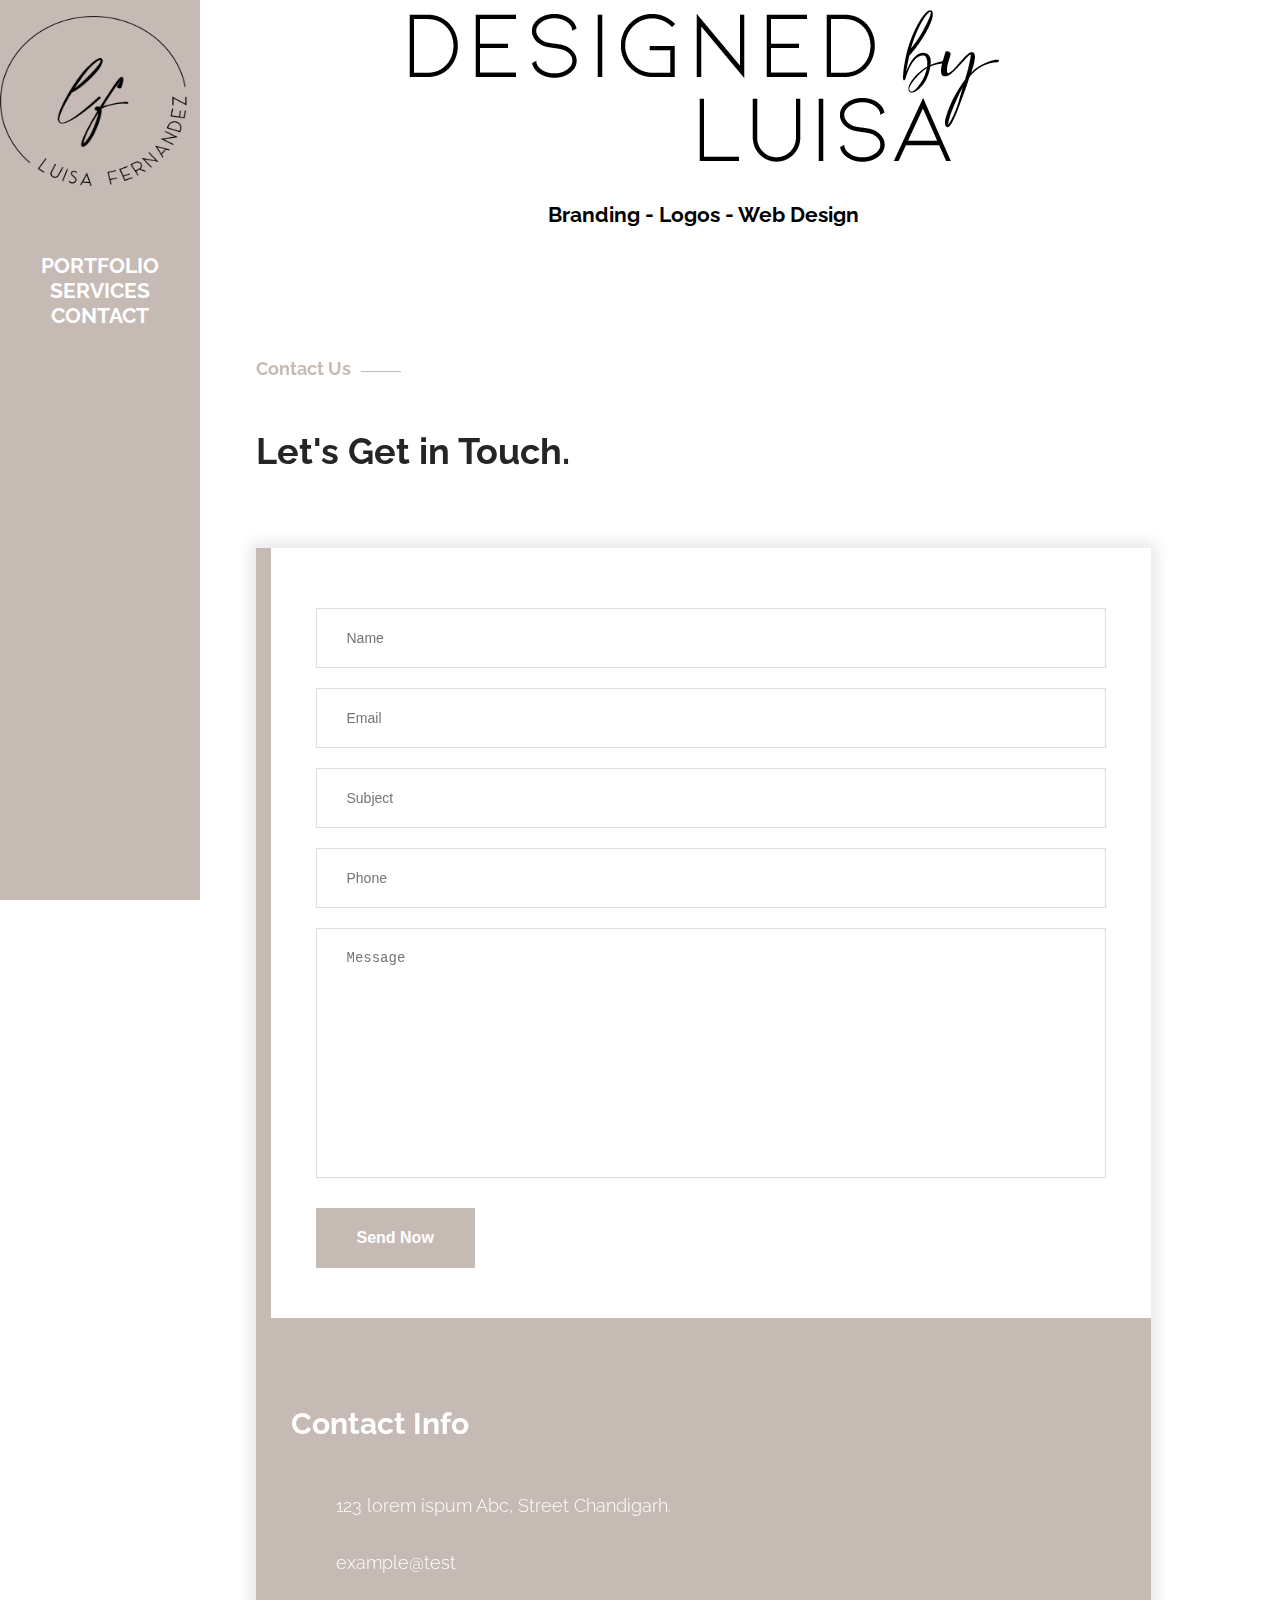
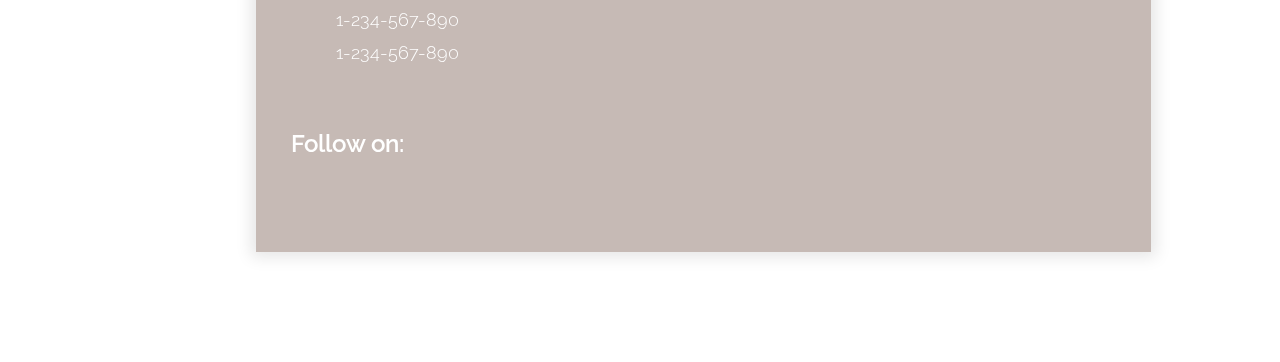
==== commit a6859552: "commit" ====
--- a/contact.html
+++ b/contact.html
@@ -62,7 +62,7 @@
                                             <input type="text" name="phone" value="" placeholder="Phone" required>
                                         </div>
                                         <div class="form-group col-md-12 col-sm-12 co-xs-12">
-                                            <textarea name="message" placeholder="Massage"></textarea>
+                                            <textarea name="message" placeholder="Message"></textarea>
                                         </div>
                                         <div class="form-group col-md-12 col-sm-12 co-xs-12">
                                             <button type="submit" class="theme-btn btn-style-one">Send Now</button>
